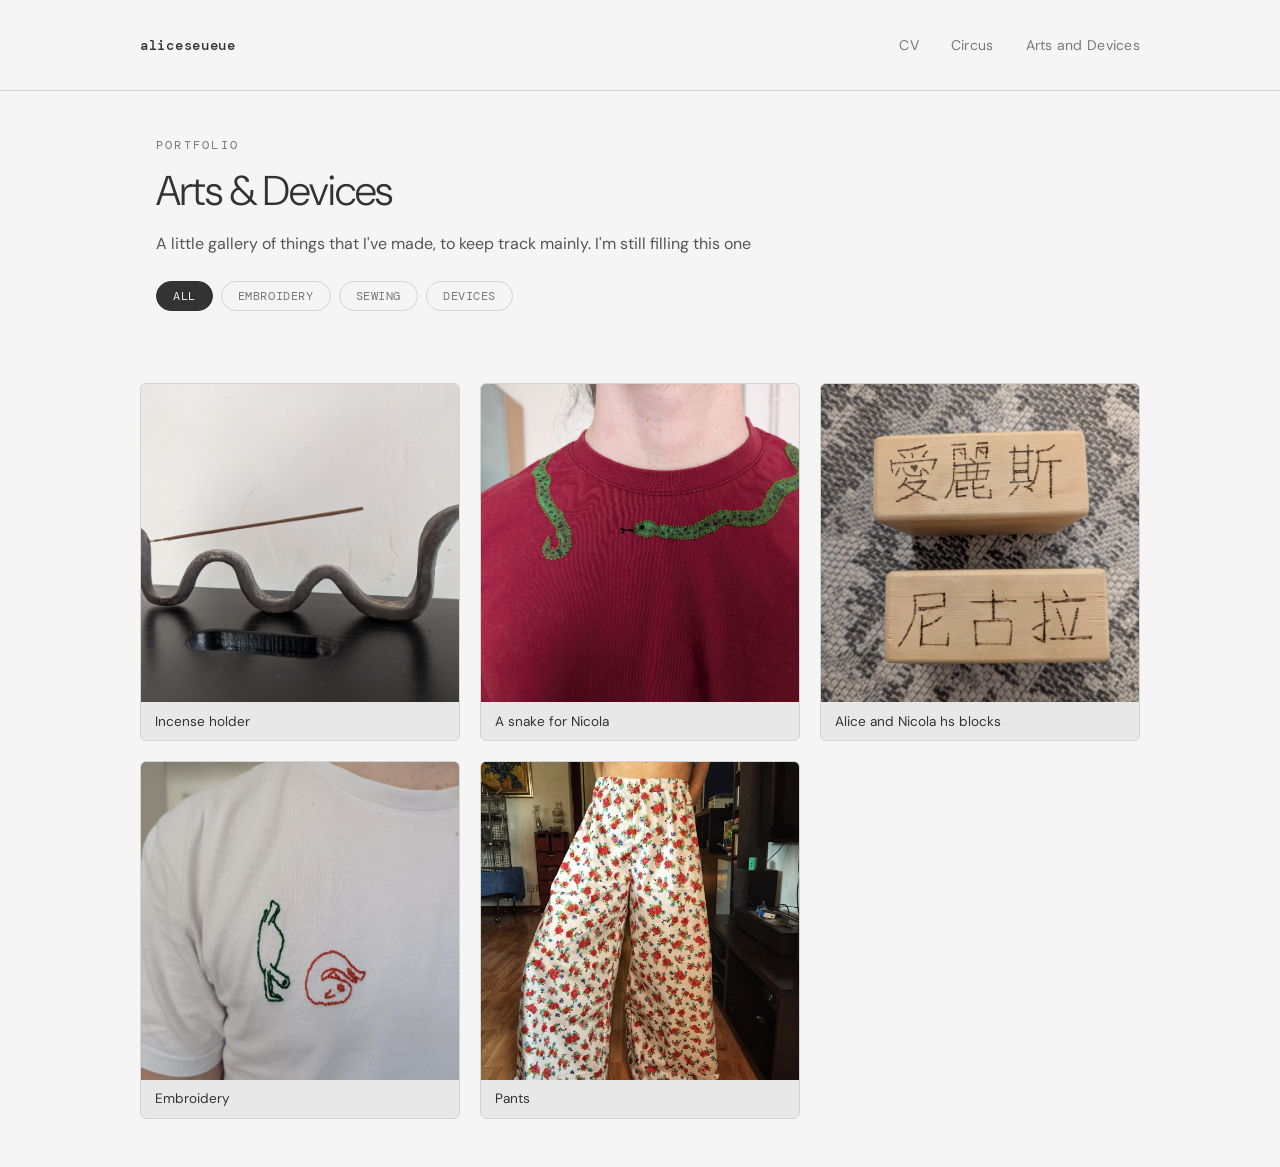
==== artworks.html @ da1bc454 "Website" ====
<!doctype html>
<html lang="en">
<head>
  <meta charset="UTF-8" />
  <meta name="viewport" content="width=device-width, initial-scale=1.0" />
  <meta name="description" content="Arts and Devices — things Alice made, from embroidery and sewing to useful objects." />
  <title>aliceseueue</title>
  <link rel="stylesheet" href="styles.css" />
  <link rel="icon" href="icon.ico" type="image/x-icon" />
</head>
<body>

<header class="site-header">
  <div class="container header-inner">
    <a class="brand" href="index.html">aliceseueue</a>
    <nav>
      <a href="cv.html">CV</a>
      <a href="circus.html">Circus</a>
      <a href="artworks.html">Arts and Devices</a>
    </nav>
  </div>
</header>

<main>
  <div class="container">

    <section class="page-hero">
      <p class="eyebrow">portfolio</p>
      <h1>Arts &amp; Devices</h1>
      <p>A little gallery of things that I've made, to keep track mainly. I'm still filling this one</p>

      <div class="filter-bar">
        <button class="filter-btn active" data-filter="all">all</button>
        <button class="filter-btn" data-filter="embroidery">embroidery</button>
        <button class="filter-btn" data-filter="sewing">sewing</button>
        <button class="filter-btn" data-filter="devices">devices</button>
      </div>
    </section>

    <section class="gallery-grid" id="gallery">

      <figure data-category="devices">
        <img
          src="assets/Art/vinc.jpg"
          alt="An incense holder"
          loading="lazy"
        />
        <figcaption>
          <span class="cap-title">Incense holder</span>
        </figcaption>
      </figure>

      <figure data-category="embroidery">
        <img
          src="assets/Art/snake.jpg"
          alt="A snake that I made for Nicola"
          loading="lazy"
        />
        <figcaption>
          <span class="cap-title">A snake for Nicola</span>
        </figcaption>
      </figure>

      <figure data-category="devices">
        <img
          src="assets/Art/blocks.jpg"
          alt="Alice and Nicola hs blocks"
          loading="lazy"
        />
        <figcaption>
          <span class="cap-title">Alice and Nicola hs blocks</span>
        </figcaption>
      </figure>

      <figure data-category="embroidery">
        <img
          src="assets/Art/emb1.jpg"
          alt="Embroidery"
          loading="lazy"
        />
        <figcaption>
          <span class="cap-title">Embroidery</span>
        </figcaption>
      </figure>

      <figure data-category="sewing">
        <img
          src="assets/Art/pants.jpg"
          alt="Sewn pants"
          loading="lazy"
        />
        <figcaption>
          <span class="cap-title">Pants</span>
        </figcaption>
      </figure>

    </section>

  </div>
</main>

<!-- Lightbox -->
<div class="lightbox" id="lightbox" role="dialog" aria-modal="true" aria-label="Image viewer">
  <button class="lightbox-close" id="lb-close" aria-label="Close">&#215;</button>
  <button class="lightbox-prev" id="lb-prev" aria-label="Previous">&#8592;</button>
  <img src="" alt="" id="lb-img" />
  <button class="lightbox-next" id="lb-next" aria-label="Next">&#8594;</button>
  <div class="lightbox-caption">
    <span class="cap-title" id="lb-title"></span>
    <span class="cap-sub" id="lb-sub"></span>
  </div>
</div>

<script>
  /* ── Filter ──────────────────────────────────────────── */
  const filterBtns = document.querySelectorAll('.filter-btn');
  const figures    = document.querySelectorAll('#gallery figure');

  filterBtns.forEach(btn => {
    btn.addEventListener('click', () => {
      filterBtns.forEach(b => b.classList.remove('active'));
      btn.classList.add('active');

      const cat = btn.dataset.filter;
      figures.forEach(fig => {
        if (cat === 'all' || fig.dataset.category === cat) {
          fig.classList.remove('hidden');
        } else {
          fig.classList.add('hidden');
        }
      });
    });
  });

  /* ── Lightbox ────────────────────────────────────────── */
  const lightbox = document.getElementById('lightbox');
  const lbImg    = document.getElementById('lb-img');
  const lbTitle  = document.getElementById('lb-title');
  const lbSub    = document.getElementById('lb-sub');

  let visibleFigs = [];
  let current     = 0;

  function getVisible() {
    return [...figures].filter(f => !f.classList.contains('hidden'));
  }

  function openLightbox(fig) {
    visibleFigs = getVisible();
    current     = visibleFigs.indexOf(fig);
    showSlide(current);
    lightbox.classList.add('open');
    document.body.style.overflow = 'hidden';
  }

  function showSlide(idx) {
    const fig = visibleFigs[idx];
    const img = fig.querySelector('img');
    const cap = fig.querySelector('figcaption');
    lbImg.src           = img.src;
    lbImg.alt           = img.alt;
    lbTitle.textContent = cap.querySelector('.cap-title')?.textContent ?? '';
    lbSub.textContent   = cap.querySelector('.cap-sub')?.textContent ?? '';
  }

  function closeLightbox() {
    lightbox.classList.remove('open');
    document.body.style.overflow = '';
  }

  figures.forEach(fig => {
    fig.addEventListener('click', () => openLightbox(fig));
  });

  document.getElementById('lb-close').addEventListener('click', closeLightbox);

  document.getElementById('lb-prev').addEventListener('click', () => {
    current = (current - 1 + visibleFigs.length) % visibleFigs.length;
    showSlide(current);
  });

  document.getElementById('lb-next').addEventListener('click', () => {
    current = (current + 1) % visibleFigs.length;
    showSlide(current);
  });

  lightbox.addEventListener('click', e => {
    if (e.target === lightbox) closeLightbox();
  });

  document.addEventListener('keydown', e => {
    if (!lightbox.classList.contains('open')) return;
    if (e.key === 'Escape')     closeLightbox();
    if (e.key === 'ArrowLeft')  { current = (current - 1 + visibleFigs.length) % visibleFigs.length; showSlide(current); }
    if (e.key === 'ArrowRight') { current = (current + 1) % visibleFigs.length; showSlide(current); }
  });
</script>

</body>
</html>
---- styles.css ----
@import url('https://fonts.googleapis.com/css2?family=DM+Sans:ital,wght@0,300;0,400;0,500;1,300&family=DM+Mono:wght@400;500&display=swap');

/* ── Variables & base ───────────────────────────────── */
:root {
  --bg:        #f5f5f5;
  --bg-2:      #e8e8e8;
  --bg-3:      #d4d4d4;
  --mid:       #b0b0b0;
  --muted:     #787878;
  --ink:       #333333;
  --ink-light: #555555;
  font-family: 'DM Sans', sans-serif;
  color: var(--ink);
  background: var(--bg);
}

* {
  box-sizing: border-box;
}

body {
  margin: 0;
  min-height: 100vh;
  background: var(--bg);
  overflow-x: hidden;
}

main {
  width: 100%;
  max-width: 100%;
  padding: 0;
  overflow-x: hidden;
}

img, iframe {
  max-width: 100%;
  display: block;
}

/* ── Typography ─────────────────────────────────────── */
h1 {
  margin: 0.5rem 0;
  font-size: clamp(2rem, 4vw, 2.6rem);
  font-weight: 300;
  letter-spacing: -0.02em;
}

p {
  margin: 0.75rem 0;
  line-height: 1.7;
  color: var(--ink-light);
}

a {
  color: var(--ink);
  text-decoration: none;
}

a:hover {
  color: var(--muted);
}

.eyebrow {
  font-family: 'DM Mono', monospace;
  font-size: 0.78rem;
  letter-spacing: 0.18em;
  text-transform: uppercase;
  color: var(--muted);
  margin-bottom: 0.5rem;
}

.section-title {
  font-size: 1.4rem;
  font-weight: 300;
  color: var(--ink);
  margin: 2.5rem 0 1rem;
  letter-spacing: -0.01em;
}

/* ── Layout ─────────────────────────────────────────── */
.container {
  width: min(1000px, calc(100% - 2rem));
  margin: 0 auto;
  padding: 1rem 0;
}

/* ── Header ─────────────────────────────────────────── */
.site-header {
  padding: 1.25rem 0;
  background: var(--bg);
  border-bottom: 1px solid var(--bg-3);
  position: sticky;
  top: 0;
  z-index: 10;
}

.header-inner {
  display: flex;
  justify-content: space-between;
  align-items: center;
  gap: 1rem;
}

.brand {
  font-family: 'DM Mono', monospace;
  font-size: 0.9rem;
  font-weight: 500;
  letter-spacing: 0.05em;
  color: var(--ink);
}

nav {
  display: flex;
  gap: 2rem;
  flex-wrap: wrap;
}

nav a {
  font-size: 0.875rem;
  font-weight: 400;
  color: var(--muted);
  letter-spacing: 0.02em;
  transition: color 0.2s;
}

nav a:hover {
  color: var(--ink);
}

/* ── Hero (index) ───────────────────────────────────── */
.hero {
  position: relative;
  min-height: 100vh;
  width: 100vw;
  margin-left: calc(-50vw + 50%);
  display: flex;
  flex-direction: column;
  align-items: center;
  justify-content: center;
  text-align: center;
  padding: 4rem 1rem;
  gap: 2rem;
  overflow: hidden;
}

.hero::before {
  content: '';
  position: absolute;
  inset: 0;
  background-image: url('assets/back.jpg');
  background-size: cover;
  background-position: center;
  filter: grayscale(60%) brightness(0.9);
  z-index: 0;
}

.hero::after {
  content: '';
  position: absolute;
  inset: 0;
  background: rgba(245, 245, 245, 0.55);
  z-index: 1;
}

.hero-photo,
.hero-copy {
  position: relative;
  z-index: 2;
}

.hero-photo {
  width: 130px;
  height: 130px;
  border-radius: 50%;
  object-fit: cover;
  border: 2px solid var(--bg-3);
  filter: grayscale(20%);
  box-shadow: 0 4px 24px rgba(0,0,0,0.10);
}

.hero-copy {
  max-width: 520px;
}

.hero-copy p {
  font-size: 1.05rem;
  color: var(--ink);
}

/* ── Page hero (inner pages) ────────────────────────── */
.page-hero {
  padding: 1rem;
}

/* ── Cards ──────────────────────────────────────────── */
.detail-card {
  padding: 1rem;
  border: 1px solid var(--bg-3);
  border-radius: 6px;
  background: var(--bg-2);
}

/* ── Videos ─────────────────────────────────────────── */
.video-grid {
  display: grid;
  grid-template-columns: repeat(3, 1fr);
  gap: 1rem;
  margin: 2rem 0;
}

.video-card h2 {
  font-size: 1rem;
  font-weight: 400;
  color: var(--ink-light);
  margin: 0 0 0.5rem;
}

.video-frame {
  position: relative;
  width: 100%;
  padding-top: 56.25%;
  background: var(--bg-2);
  border-radius: 6px;
  overflow: hidden;
}

.video-frame iframe {
  position: absolute;
  top: 0;
  left: 0;
  width: 100%;
  height: 100%;
}

/* ── Album grid ─────────────────────────────────────── */
.photo-gallery {
  margin: 2rem 0;
}

.album-grid {
  display: grid;
  grid-template-columns: repeat(3, 1fr);
  gap: 1rem;
}

.album-card {
  cursor: pointer;
  text-decoration: none;
  color: var(--ink);
}

.album-card img {
  width: 100%;
  aspect-ratio: 1;
  object-fit: cover;
  border-radius: 4px;
  filter: grayscale(15%);
  transition: opacity 0.2s, filter 0.2s;
}

.album-card img:hover {
  opacity: 0.85;
  filter: grayscale(0%);
}

.album-card p {
  margin: 0.5rem 0 0;
  font-size: 0.875rem;
  color: var(--muted);
}

/* ── Thumbnail grid ─────────────────────────────────── */
.thumb-grid {
  display: grid;
  grid-template-columns: repeat(3, 1fr);
  gap: 8px;
  margin: 1rem 0;
}

.thumb-grid img {
  width: 100%;
  aspect-ratio: 1;
  object-fit: cover;
  cursor: zoom-in;
  border-radius: 3px;
  filter: grayscale(10%);
  transition: opacity 0.2s, filter 0.2s;
}

.thumb-grid img:hover {
  opacity: 1;
  filter: grayscale(0%);
}

/* ── Lightbox ───────────────────────────────────────── */
.lightbox {
  display: none;
  position: fixed;
  inset: 0;
  background: rgba(18, 18, 18, 0.95);
  z-index: 1000;
  align-items: center;
  justify-content: center;
}

.lightbox.open {
  display: flex;
}

.lightbox img {
  max-width: 80vw;
  max-height: 85vh;
  object-fit: contain;
  border-radius: 4px;
}

.lightbox-close {
  position: fixed;
  top: 1rem;
  right: 1.5rem;
  background: none;
  border: none;
  color: #f0f0f0;
  font-size: 1.6rem;
  cursor: pointer;
  line-height: 1;
  opacity: 0.7;
  transition: opacity 0.15s;
}

.lightbox-close:hover { opacity: 1; }

.lightbox-prev,
.lightbox-next {
  position: fixed;
  top: 50%;
  transform: translateY(-50%);
  background: none;
  border: none;
  color: #f0f0f0;
  font-size: 2rem;
  cursor: pointer;
  padding: 1rem;
  opacity: 0.5;
  transition: opacity 0.15s;
  user-select: none;
}

.lightbox-prev { left: 0.5rem; }
.lightbox-next { right: 0.5rem; }

.lightbox-prev:hover,
.lightbox-next:hover { opacity: 1; }

/* ── Mobile ─────────────────────────────────────────── */
@media (max-width: 640px) {
  .header-inner {
    flex-direction: column;
    align-items: flex-start;
  }

  nav {
    gap: 1rem;
  }

  nav a {
    font-size: 0.8rem;
  }

  .page-hero {
    padding: 0.5rem 0;
  }

  .page-hero h1 {
    font-size: 1.6rem;
  }

  .video-grid {
    grid-template-columns: 1fr;
  }

  .album-grid {
    grid-template-columns: 1fr;
  }

  .thumb-grid {
    grid-template-columns: repeat(2, 1fr);
  }

  .gallery-grid {
    grid-template-columns: 1fr;
  }

  .filter-bar {
    flex-wrap: wrap;
  }

  .cv-hero {
    flex-direction: column;
    gap: 1.5rem;
    padding: 2rem 0 1.5rem;
  }

  .cv-section-cols {
    grid-template-columns: 1fr;
    gap: 2rem;
  }

  .cv-entry-header {
    flex-direction: column;
    gap: 0.25rem;
  }

  .cv-projects {
    grid-template-columns: 1fr;
  }
}

/* ── Gallery (artworks) ─────────────────────────────────── */
.gallery-grid {
  display: grid;
  grid-template-columns: repeat(3, 1fr);
  gap: 1.25rem;
  margin: 2rem 0;
}

.gallery-grid figure {
  margin: 0;
  cursor: zoom-in;
  border-radius: 6px;
  overflow: hidden;
  background: var(--bg-2);
  border: 1px solid var(--bg-3);
  transition: border-color 0.2s;
  display: flex;
  flex-direction: column;
}

.gallery-grid figure:hover {
  border-color: var(--mid);
}

.gallery-grid figure img {
  width: 100%;
  aspect-ratio: 1;
  object-fit: cover;
  display: block;
  filter: grayscale(10%);
  transition: opacity 0.2s, filter 0.2s;
}

.gallery-grid figure img:hover {
  opacity: 0.85;
  filter: grayscale(0%);
}

.gallery-grid figcaption {
  padding: 0.65rem 0.85rem;
}

.cap-title {
  display: block;
  font-size: 0.85rem;
  color: var(--ink);
  font-weight: 400;
}

.cap-sub {
  display: block;
  font-size: 0.75rem;
  color: var(--muted);
  margin-top: 0.15rem;
  font-family: 'DM Mono', monospace;
}

.gallery-grid figure.hidden {
  display: none;
}

/* ── Filter bar ─────────────────────────────────────────── */
.filter-bar {
  display: flex;
  gap: 0.5rem;
  margin: 1.5rem 0;
}

.filter-btn {
  font-family: 'DM Mono', monospace;
  font-size: 0.72rem;
  letter-spacing: 0.05em;
  text-transform: uppercase;
  padding: 0.4rem 1rem;
  border: 1px solid var(--bg-3);
  border-radius: 999px;
  background: var(--bg);
  color: var(--muted);
  cursor: pointer;
  transition: background 0.2s, color 0.2s, border-color 0.2s;
}

.filter-btn:hover {
  color: var(--ink);
  border-color: var(--mid);
}

.filter-btn.active {
  background: var(--ink);
  color: var(--bg);
  border-color: var(--ink);
}

/* ── Lightbox caption ──────────────────────────────────── */
.lightbox-caption {
  position: fixed;
  bottom: 1.5rem;
  left: 50%;
  transform: translateX(-50%);
  text-align: center;
  color: #ccc;
  z-index: 1001;
  pointer-events: none;
}

.lightbox-caption .cap-title {
  color: #f0f0f0;
  font-size: 0.9rem;
}

.lightbox-caption .cap-sub {
  color: #aaa;
}

/* ── CV Hero ──────────────────────────────────────────── */
.cv-hero {
  display: flex;
  justify-content: space-between;
  align-items: flex-start;
  gap: 3rem;
  padding: 4rem 0 3rem;
}

.cv-hero-text {
  flex: 1;
}

.cv-hero h1 {
  margin: 0.75rem 0 0.5rem;
}

.cv-role {
  font-size: 1.1rem;
  color: var(--ink-light);
  margin: 0.25rem 0 1rem;
}

.cv-tagline {
  max-width: 540px;
  font-size: 0.95rem;
  line-height: 1.75;
  margin-bottom: 1.25rem;
}

.cv-meta {
  display: flex;
  flex-wrap: wrap;
  gap: 0.5rem 1.5rem;
  font-size: 0.85rem;
  color: var(--muted);
}

.cv-meta a {
  color: var(--ink-light);
  transition: color 0.2s;
}

.cv-meta a:hover {
  color: var(--ink);
}

.cv-download {
  display: inline-flex;
  align-items: center;
  gap: 0.5rem;
  font-size: 0.85rem;
  font-weight: 500;
  color: var(--ink);
  padding: 0.65rem 1.25rem;
  border: 1px solid var(--bg-3);
  border-radius: 6px;
  transition: background 0.2s, color 0.2s;
  white-space: nowrap;
}

.cv-download:hover {
  background: var(--bg-2);
  color: var(--ink);
}

/* ── CV Divider ──────────────────────────────────────────── */
.cv-divider {
  height: 1px;
  background: var(--bg-3);
  margin: 3.5rem 0;
}

/* ── CV Sections ─────────────────────────────────────────── */
.cv-section {
  margin-bottom: 2.5rem;
}

.cv-section-title {
  font-size: 1.25rem;
  font-weight: 400;
  margin: 0 0 2rem;
  letter-spacing: -0.01em;
}

.cv-section-cols {
  display: grid;
  grid-template-columns: 1fr 1fr;
  gap: 3rem;
}

/* ── CV Entries ───────────────────────────────────────── */
.cv-entries {
  display: flex;
  flex-direction: column;
  gap: 3rem;
}

.cv-entry {
  padding: 0;
}

.cv-entry-header {
  display: flex;
  justify-content: space-between;
  align-items: flex-start;
  gap: 1rem;
  margin-bottom: 1rem;
}

.cv-entry h3 {
  font-size: 1rem;
  font-weight: 500;
  margin: 0 0 0.2rem;
  color: var(--ink);
}

.cv-company {
  font-size: 0.9rem;
  color: var(--ink-light);
}

.cv-date {
  font-size: 0.8rem;
  color: var(--muted);
  font-family: 'DM Mono', monospace;
  white-space: nowrap;
}

.cv-list {
  margin: 0.75rem 0 0;
  padding-left: 1.25rem;
  display: flex;
  flex-direction: column;
  gap: 0.5rem;
}

.cv-list li {
  font-size: 0.9rem;
  line-height: 1.65;
  color: var(--ink-light);
}

.cv-list li::marker {
  color: var(--mid);
}

.cv-entry-note {
  font-size: 0.85rem;
  color: var(--ink-light);
  margin: 0.35rem 0;
  line-height: 1.6;
}

/* ── CV Tags ─────────────────────────────────────────────── */
.cv-tags {
  list-style: none;
  padding: 0;
  margin: 0;
  display: flex;
  flex-wrap: wrap;
  gap: 0.5rem;
}

.cv-tags li {
  font-size: 0.8rem;
  padding: 0.35rem 0.75rem;
  background: var(--bg-2);
  border: 1px solid var(--bg-3);
  border-radius: 999px;
  color: var(--ink-light);
}

/* ── CV Languages ────────────────────────────────────────── */
.cv-lang-list {
  list-style: none;
  padding: 0;
  margin: 0;
  display: flex;
  flex-direction: column;
  gap: 0.65rem;
}

.cv-lang-list li {
  display: flex;
  justify-content: space-between;
  font-size: 0.9rem;
}

.cv-lang-level {
  color: var(--muted);
  font-size: 0.8rem;
}

/* ── CV Projects ─────────────────────────────────────────── */
.cv-projects {
  display: grid;
  grid-template-columns: 1fr 1fr;
  gap: 1.25rem;
}

.cv-project {
  padding: 1.25rem;
  background: var(--bg-2);
  border: 1px solid var(--bg-3);
  border-radius: 6px;
  transition: border-color 0.2s;
}

.cv-project:hover {
  border-color: var(--mid);
}

.cv-project h3 {
  font-size: 0.95rem;
  font-weight: 500;
  margin: 0 0 0.4rem;
}

.cv-project h3 a {
  color: var(--ink);
  transition: color 0.2s;
}

.cv-project h3 a:hover {
  color: var(--muted);
}

.cv-project p {
  font-size: 0.85rem;
  margin: 0;
  line-height: 1.6;
}

.cv-project-tech {
  font-size: 0.75rem;
  color: var(--muted);
  font-family: 'DM Mono', monospace;
  margin-top: 0.6rem;
}

/* ── Gallery toggle (circus) ─────────────────────────── */
.gallery-hidden {
  display: none !important;
}

.gallery-toggle {
  display: block;
  margin: 1.5rem auto 0;
  font-family: 'DM Mono', monospace;
  font-size: 0.78rem;
  letter-spacing: 0.18em;
  text-transform: uppercase;
  padding: 0.5rem 1.5rem;
  border: 1px solid var(--bg-3);
  border-radius: 999px;
  background: var(--bg);
  color: var(--muted);
  cursor: pointer;
  transition: background 0.2s, color 0.2s, border-color 0.2s;
}

.gallery-toggle:hover {
  color: var(--ink);
  border-color: var(--mid);
}
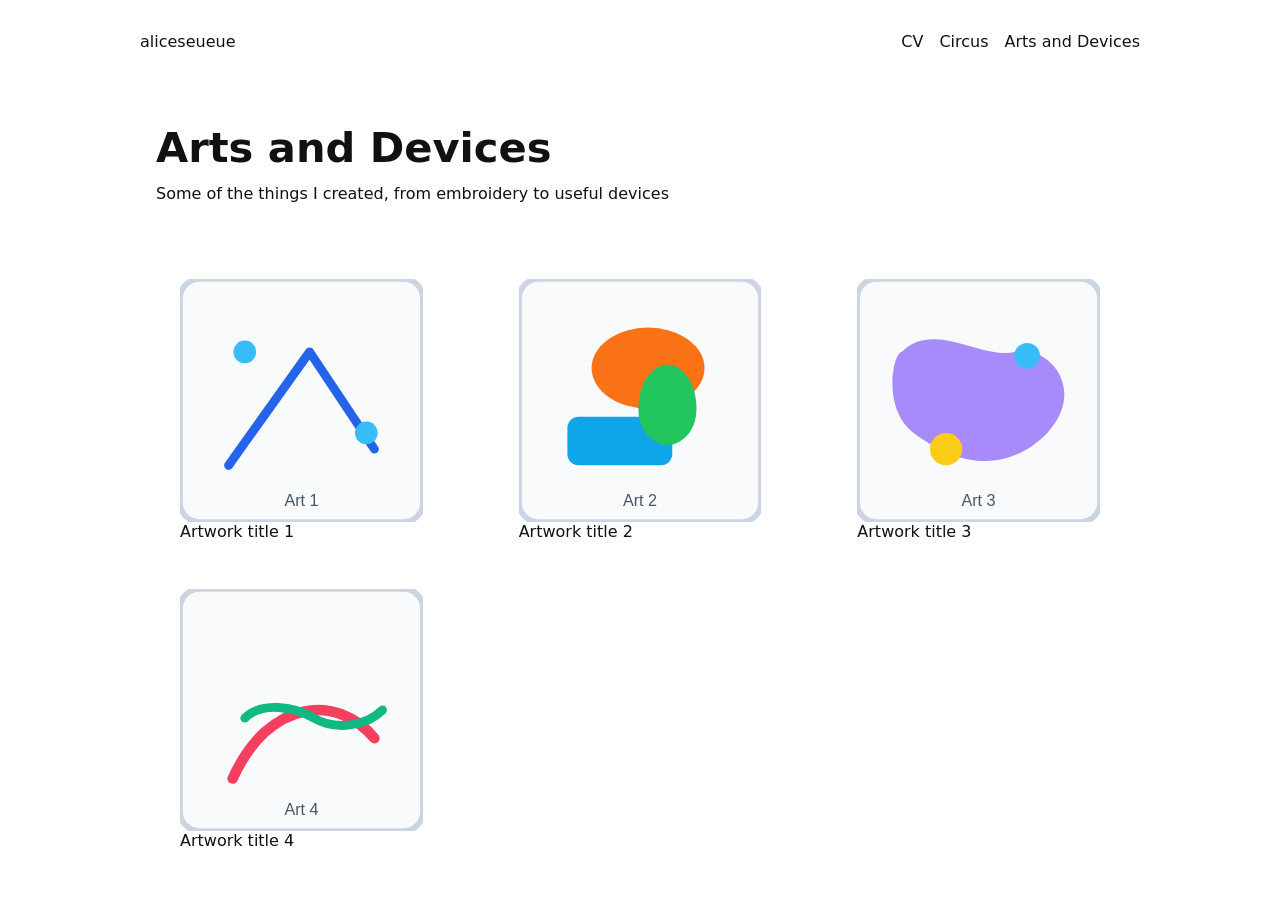
==== commit ed22e403: "starting from scratch" ====
--- a/artworks.html
+++ b/artworks.html
@@ -3,198 +3,46 @@
 <head>
   <meta charset="UTF-8" />
   <meta name="viewport" content="width=device-width, initial-scale=1.0" />
-  <meta name="description" content="Arts and Devices — things Alice made, from embroidery and sewing to useful objects." />
   <title>aliceseueue</title>
   <link rel="stylesheet" href="styles.css" />
   <link rel="icon" href="icon.ico" type="image/x-icon" />
 </head>
 <body>
+  <header class="site-header">
+    <div class="container header-inner">
+      <a class="brand" href="index.html">aliceseueue</a>
+      <nav>
+        <a href="cv.html">CV</a>
+        <a href="circus.html">Circus</a>
+        <a href="artworks.html">Arts and Devices</a>
+      </nav>
+    </div>
+  </header>
 
-<header class="site-header">
-  <div class="container header-inner">
-    <a class="brand" href="index.html">aliceseueue</a>
-    <nav>
-      <a href="cv.html">CV</a>
-      <a href="circus.html">Circus</a>
-      <a href="artworks.html">Arts and Devices</a>
-    </nav>
-  </div>
-</header>
-
-<main>
-  <div class="container">
-
+  <main class="container page-content">
     <section class="page-hero">
-      <p class="eyebrow">portfolio</p>
-      <h1>Arts &amp; Devices</h1>
-      <p>A little gallery of things that I've made, to keep track mainly. I'm still filling this one</p>
-
-      <div class="filter-bar">
-        <button class="filter-btn active" data-filter="all">all</button>
-        <button class="filter-btn" data-filter="embroidery">embroidery</button>
-        <button class="filter-btn" data-filter="sewing">sewing</button>
-        <button class="filter-btn" data-filter="devices">devices</button>
-      </div>
+      <h1>Arts and Devices</h1>
+      <p>Some of the things I created, from embroidery to useful devices</p>
     </section>
 
-    <section class="gallery-grid" id="gallery">
-
-      <figure data-category="devices">
-        <img
-          src="assets/Art/vinc.jpg"
-          alt="An incense holder"
-          loading="lazy"
-        />
-        <figcaption>
-          <span class="cap-title">Incense holder</span>
-        </figcaption>
-      </figure>
-
-      <figure data-category="embroidery">
-        <img
-          src="assets/Art/snake.jpg"
-          alt="A snake that I made for Nicola"
-          loading="lazy"
-        />
-        <figcaption>
-          <span class="cap-title">A snake for Nicola</span>
-        </figcaption>
-      </figure>
-
-      <figure data-category="devices">
-        <img
-          src="assets/Art/blocks.jpg"
-          alt="Alice and Nicola hs blocks"
-          loading="lazy"
-        />
-        <figcaption>
-          <span class="cap-title">Alice and Nicola hs blocks</span>
-        </figcaption>
-      </figure>
-
-      <figure data-category="embroidery">
-        <img
-          src="assets/Art/emb1.jpg"
-          alt="Embroidery"
-          loading="lazy"
-        />
-        <figcaption>
-          <span class="cap-title">Embroidery</span>
-        </figcaption>
-      </figure>
-
-      <figure data-category="sewing">
-        <img
-          src="assets/Art/pants.jpg"
-          alt="Sewn pants"
-          loading="lazy"
-        />
-        <figcaption>
-          <span class="cap-title">Pants</span>
-        </figcaption>
-      </figure>
-
-    </section>
-
-  </div>
-</main>
-
-<!-- Lightbox -->
-<div class="lightbox" id="lightbox" role="dialog" aria-modal="true" aria-label="Image viewer">
-  <button class="lightbox-close" id="lb-close" aria-label="Close">&#215;</button>
-  <button class="lightbox-prev" id="lb-prev" aria-label="Previous">&#8592;</button>
-  <img src="" alt="" id="lb-img" />
-  <button class="lightbox-next" id="lb-next" aria-label="Next">&#8594;</button>
-  <div class="lightbox-caption">
-    <span class="cap-title" id="lb-title"></span>
-    <span class="cap-sub" id="lb-sub"></span>
-  </div>
-</div>
-
-<script>
-  /* ── Filter ──────────────────────────────────────────── */
-  const filterBtns = document.querySelectorAll('.filter-btn');
-  const figures    = document.querySelectorAll('#gallery figure');
-
-  filterBtns.forEach(btn => {
-    btn.addEventListener('click', () => {
-      filterBtns.forEach(b => b.classList.remove('active'));
-      btn.classList.add('active');
-
-      const cat = btn.dataset.filter;
-      figures.forEach(fig => {
-        if (cat === 'all' || fig.dataset.category === cat) {
-          fig.classList.remove('hidden');
-        } else {
-          fig.classList.add('hidden');
-        }
-      });
-    });
-  });
-
-  /* ── Lightbox ────────────────────────────────────────── */
-  const lightbox = document.getElementById('lightbox');
-  const lbImg    = document.getElementById('lb-img');
-  const lbTitle  = document.getElementById('lb-title');
-  const lbSub    = document.getElementById('lb-sub');
-
-  let visibleFigs = [];
-  let current     = 0;
-
-  function getVisible() {
-    return [...figures].filter(f => !f.classList.contains('hidden'));
-  }
-
-  function openLightbox(fig) {
-    visibleFigs = getVisible();
-    current     = visibleFigs.indexOf(fig);
-    showSlide(current);
-    lightbox.classList.add('open');
-    document.body.style.overflow = 'hidden';
-  }
-
-  function showSlide(idx) {
-    const fig = visibleFigs[idx];
-    const img = fig.querySelector('img');
-    const cap = fig.querySelector('figcaption');
-    lbImg.src           = img.src;
-    lbImg.alt           = img.alt;
-    lbTitle.textContent = cap.querySelector('.cap-title')?.textContent ?? '';
-    lbSub.textContent   = cap.querySelector('.cap-sub')?.textContent ?? '';
-  }
-
-  function closeLightbox() {
-    lightbox.classList.remove('open');
-    document.body.style.overflow = '';
-  }
-
-  figures.forEach(fig => {
-    fig.addEventListener('click', () => openLightbox(fig));
-  });
-
-  document.getElementById('lb-close').addEventListener('click', closeLightbox);
-
-  document.getElementById('lb-prev').addEventListener('click', () => {
-    current = (current - 1 + visibleFigs.length) % visibleFigs.length;
-    showSlide(current);
-  });
-
-  document.getElementById('lb-next').addEventListener('click', () => {
-    current = (current + 1) % visibleFigs.length;
-    showSlide(current);
-  });
-
-  lightbox.addEventListener('click', e => {
-    if (e.target === lightbox) closeLightbox();
-  });
-
-  document.addEventListener('keydown', e => {
-    if (!lightbox.classList.contains('open')) return;
-    if (e.key === 'Escape')     closeLightbox();
-    if (e.key === 'ArrowLeft')  { current = (current - 1 + visibleFigs.length) % visibleFigs.length; showSlide(current); }
-    if (e.key === 'ArrowRight') { current = (current + 1) % visibleFigs.length; showSlide(current); }
-  });
-</script>
-
+    <section class="gallery-grid">
+    <figure>
+        <img src="assets/art1.svg" alt="Artwork 1" />
+        <figcaption>Artwork title 1</figcaption>
+    </figure>
+    <figure>
+        <img src="assets/art2.svg" alt="Artwork 2" />
+        <figcaption>Artwork title 2</figcaption>
+    </figure>
+    <figure>
+        <img src="assets/art3.svg" alt="Artwork 3" />
+        <figcaption>Artwork title 3</figcaption>
+    </figure>
+    <figure>
+        <img src="assets/art4.svg" alt="Artwork 4" />
+        <figcaption>Artwork title 4</figcaption>
+  </figure>
+</section>
+  </main>
 </body>
-</html>+</html>
--- a/styles.css
+++ b/styles.css
@@ -1,17 +1,7 @@
-@import url('https://fonts.googleapis.com/css2?family=DM+Sans:ital,wght@0,300;0,400;0,500;1,300&family=DM+Mono:wght@400;500&display=swap');
-
-/* ── Variables & base ───────────────────────────────── */
 :root {
-  --bg:        #f5f5f5;
-  --bg-2:      #e8e8e8;
-  --bg-3:      #d4d4d4;
-  --mid:       #b0b0b0;
-  --muted:     #787878;
-  --ink:       #333333;
-  --ink-light: #555555;
-  font-family: 'DM Sans', sans-serif;
-  color: var(--ink);
-  background: var(--bg);
+  font-family: system-ui, sans-serif;
+  color: #111;
+  background: #fff;
 }
 
 * {
@@ -21,15 +11,7 @@
 body {
   margin: 0;
   min-height: 100vh;
-  background: var(--bg);
-  overflow-x: hidden;
-}
-
-main {
-  width: 100%;
-  max-width: 100%;
-  padding: 0;
-  overflow-x: hidden;
+  background: #fff;
 }
 
 img, iframe {
@@ -37,61 +19,32 @@
   display: block;
 }
 
-/* ── Typography ─────────────────────────────────────── */
+a {
+  color: #111;
+  text-decoration: none;
+}
+
+a:hover {
+  text-decoration: underline;
+}
+
 h1 {
   margin: 0.5rem 0;
   font-size: clamp(2rem, 4vw, 2.6rem);
-  font-weight: 300;
-  letter-spacing: -0.02em;
 }
 
 p {
   margin: 0.75rem 0;
-  line-height: 1.7;
-  color: var(--ink-light);
-}
-
-a {
-  color: var(--ink);
-  text-decoration: none;
-}
-
-a:hover {
-  color: var(--muted);
-}
-
-.eyebrow {
-  font-family: 'DM Mono', monospace;
-  font-size: 0.78rem;
-  letter-spacing: 0.18em;
-  text-transform: uppercase;
-  color: var(--muted);
-  margin-bottom: 0.5rem;
-}
-
-.section-title {
-  font-size: 1.4rem;
-  font-weight: 300;
-  color: var(--ink);
-  margin: 2.5rem 0 1rem;
-  letter-spacing: -0.01em;
-}
-
-/* ── Layout ─────────────────────────────────────────── */
+}
+
 .container {
   width: min(1000px, calc(100% - 2rem));
   margin: 0 auto;
   padding: 1rem 0;
 }
 
-/* ── Header ─────────────────────────────────────────── */
 .site-header {
-  padding: 1.25rem 0;
-  background: var(--bg);
-  border-bottom: 1px solid var(--bg-3);
-  position: sticky;
-  top: 0;
-  z-index: 10;
+  padding: 1rem 0;
 }
 
 .header-inner {
@@ -101,127 +54,57 @@
   gap: 1rem;
 }
 
-.brand {
-  font-family: 'DM Mono', monospace;
-  font-size: 0.9rem;
-  font-weight: 500;
-  letter-spacing: 0.05em;
-  color: var(--ink);
-}
-
 nav {
   display: flex;
-  gap: 2rem;
+  gap: 1rem;
   flex-wrap: wrap;
 }
 
-nav a {
-  font-size: 0.875rem;
-  font-weight: 400;
-  color: var(--muted);
-  letter-spacing: 0.02em;
-  transition: color 0.2s;
-}
-
-nav a:hover {
-  color: var(--ink);
-}
-
-/* ── Hero (index) ───────────────────────────────────── */
+/* Hero */
 .hero {
-  position: relative;
-  min-height: 100vh;
-  width: 100vw;
-  margin-left: calc(-50vw + 50%);
   display: flex;
   flex-direction: column;
   align-items: center;
-  justify-content: center;
   text-align: center;
-  padding: 4rem 1rem;
-  gap: 2rem;
-  overflow: hidden;
-}
-
-.hero::before {
-  content: '';
-  position: absolute;
-  inset: 0;
-  background-image: url('assets/back.jpg');
-  background-size: cover;
-  background-position: center;
-  filter: grayscale(60%) brightness(0.9);
-  z-index: 0;
-}
-
-.hero::after {
-  content: '';
-  position: absolute;
-  inset: 0;
-  background: rgba(245, 245, 245, 0.55);
-  z-index: 1;
-}
-
-.hero-photo,
-.hero-copy {
-  position: relative;
-  z-index: 2;
+  padding: 3rem 0;
+  gap: 1.5rem;
 }
 
 .hero-photo {
-  width: 130px;
-  height: 130px;
+  width: 150px;
+  height: 150px;
   border-radius: 50%;
   object-fit: cover;
-  border: 2px solid var(--bg-3);
+  border: 2px solid #111;
   filter: grayscale(20%);
-  box-shadow: 0 4px 24px rgba(0,0,0,0.10);
 }
 
 .hero-copy {
-  max-width: 520px;
-}
-
-.hero-copy p {
-  font-size: 1.05rem;
-  color: var(--ink);
-}
-
-/* ── Page hero (inner pages) ────────────────────────── */
-.page-hero {
-  padding: 1rem;
-}
-
-/* ── Cards ──────────────────────────────────────────── */
-.detail-card {
-  padding: 1rem;
-  border: 1px solid var(--bg-3);
-  border-radius: 6px;
-  background: var(--bg-2);
-}
-
-/* ── Videos ─────────────────────────────────────────── */
+  max-width: 480px;
+}
+
+.eyebrow {
+  font-family: monospace;
+  font-size: 0.85rem;
+  letter-spacing: 0.15em;
+  text-transform: uppercase;
+  color: #888;
+  margin-bottom: 0.25rem;
+}
+
+/* Videos */
 .video-grid {
   display: grid;
   grid-template-columns: repeat(3, 1fr);
   gap: 1rem;
   margin: 2rem 0;
-}
-
-.video-card h2 {
-  font-size: 1rem;
-  font-weight: 400;
-  color: var(--ink-light);
-  margin: 0 0 0.5rem;
 }
 
 .video-frame {
   position: relative;
   width: 100%;
   padding-top: 56.25%;
-  background: var(--bg-2);
-  border-radius: 6px;
-  overflow: hidden;
+  background: #000;
 }
 
 .video-frame iframe {
@@ -232,7 +115,7 @@
   height: 100%;
 }
 
-/* ── Album grid ─────────────────────────────────────── */
+/* Album covers */
 .photo-gallery {
   margin: 2rem 0;
 }
@@ -246,30 +129,27 @@
 .album-card {
   cursor: pointer;
   text-decoration: none;
-  color: var(--ink);
+  color: #111;
 }
 
 .album-card img {
   width: 100%;
   aspect-ratio: 1;
   object-fit: cover;
-  border-radius: 4px;
-  filter: grayscale(15%);
-  transition: opacity 0.2s, filter 0.2s;
+  transition: opacity 0.2s;
 }
 
 .album-card img:hover {
-  opacity: 0.85;
-  filter: grayscale(0%);
+  opacity: 0.8;
 }
 
 .album-card p {
   margin: 0.5rem 0 0;
-  font-size: 0.875rem;
-  color: var(--muted);
-}
-
-/* ── Thumbnail grid ─────────────────────────────────── */
+  font-size: 0.9rem;
+  color: #444;
+}
+
+/* Album page thumbnail grid */
 .thumb-grid {
   display: grid;
   grid-template-columns: repeat(3, 1fr);
@@ -282,22 +162,23 @@
   aspect-ratio: 1;
   object-fit: cover;
   cursor: zoom-in;
-  border-radius: 3px;
-  filter: grayscale(10%);
-  transition: opacity 0.2s, filter 0.2s;
+  opacity: 0.9;
+  transition: opacity 0.2s;
 }
 
 .thumb-grid img:hover {
   opacity: 1;
-  filter: grayscale(0%);
-}
-
-/* ── Lightbox ───────────────────────────────────────── */
+}
+
+/* Lightbox */
 .lightbox {
   display: none;
   position: fixed;
-  inset: 0;
-  background: rgba(18, 18, 18, 0.95);
+  top: 0;
+  left: 0;
+  width: 100%;
+  height: 100%;
+  background: rgba(0, 0, 0, 0.92);
   z-index: 1000;
   align-items: center;
   justify-content: center;
@@ -311,7 +192,6 @@
   max-width: 80vw;
   max-height: 85vh;
   object-fit: contain;
-  border-radius: 4px;
 }
 
 .lightbox-close {
@@ -320,479 +200,60 @@
   right: 1.5rem;
   background: none;
   border: none;
-  color: #f0f0f0;
-  font-size: 1.6rem;
+  color: #fff;
+  font-size: 1.5rem;
   cursor: pointer;
-  line-height: 1;
-  opacity: 0.7;
-  transition: opacity 0.15s;
-}
-
-.lightbox-close:hover { opacity: 1; }
+}
 
 .lightbox-prev,
 .lightbox-next {
-  position: fixed;
-  top: 50%;
-  transform: translateY(-50%);
   background: none;
   border: none;
-  color: #f0f0f0;
+  color: #fff;
   font-size: 2rem;
   cursor: pointer;
   padding: 1rem;
-  opacity: 0.5;
-  transition: opacity 0.15s;
   user-select: none;
 }
 
-.lightbox-prev { left: 0.5rem; }
-.lightbox-next { right: 0.5rem; }
-
 .lightbox-prev:hover,
-.lightbox-next:hover { opacity: 1; }
-
-/* ── Mobile ─────────────────────────────────────────── */
+.lightbox-next:hover,
+.lightbox-close:hover {
+  opacity: 0.7;
+}
+
+/* Arts grid */
+.gallery-grid {
+  display: grid;
+  grid-template-columns: repeat(3, 1fr);
+  gap: 1rem;
+  margin: 2rem 0;
+}
+
+/* Cards */
+.page-hero,
+.detail-card {
+  padding: 1rem;
+}
+
+.detail-card {
+  border: 1px solid #ccc;
+}
+
+/* Mobile */
 @media (max-width: 640px) {
   .header-inner {
     flex-direction: column;
     align-items: flex-start;
   }
 
-  nav {
-    gap: 1rem;
-  }
-
-  nav a {
-    font-size: 0.8rem;
-  }
-
-  .page-hero {
-    padding: 0.5rem 0;
-  }
-
-  .page-hero h1 {
-    font-size: 1.6rem;
-  }
-
-  .video-grid {
-    grid-template-columns: 1fr;
-  }
-
+  .video-grid,
+  .gallery-grid,
   .album-grid {
-    grid-template-columns: 1fr;
+    grid-template-columns: repeat(2, 1fr);
   }
 
   .thumb-grid {
     grid-template-columns: repeat(2, 1fr);
   }
-
-  .gallery-grid {
-    grid-template-columns: 1fr;
-  }
-
-  .filter-bar {
-    flex-wrap: wrap;
-  }
-
-  .cv-hero {
-    flex-direction: column;
-    gap: 1.5rem;
-    padding: 2rem 0 1.5rem;
-  }
-
-  .cv-section-cols {
-    grid-template-columns: 1fr;
-    gap: 2rem;
-  }
-
-  .cv-entry-header {
-    flex-direction: column;
-    gap: 0.25rem;
-  }
-
-  .cv-projects {
-    grid-template-columns: 1fr;
-  }
-}
-
-/* ── Gallery (artworks) ─────────────────────────────────── */
-.gallery-grid {
-  display: grid;
-  grid-template-columns: repeat(3, 1fr);
-  gap: 1.25rem;
-  margin: 2rem 0;
-}
-
-.gallery-grid figure {
-  margin: 0;
-  cursor: zoom-in;
-  border-radius: 6px;
-  overflow: hidden;
-  background: var(--bg-2);
-  border: 1px solid var(--bg-3);
-  transition: border-color 0.2s;
-  display: flex;
-  flex-direction: column;
-}
-
-.gallery-grid figure:hover {
-  border-color: var(--mid);
-}
-
-.gallery-grid figure img {
-  width: 100%;
-  aspect-ratio: 1;
-  object-fit: cover;
-  display: block;
-  filter: grayscale(10%);
-  transition: opacity 0.2s, filter 0.2s;
-}
-
-.gallery-grid figure img:hover {
-  opacity: 0.85;
-  filter: grayscale(0%);
-}
-
-.gallery-grid figcaption {
-  padding: 0.65rem 0.85rem;
-}
-
-.cap-title {
-  display: block;
-  font-size: 0.85rem;
-  color: var(--ink);
-  font-weight: 400;
-}
-
-.cap-sub {
-  display: block;
-  font-size: 0.75rem;
-  color: var(--muted);
-  margin-top: 0.15rem;
-  font-family: 'DM Mono', monospace;
-}
-
-.gallery-grid figure.hidden {
-  display: none;
-}
-
-/* ── Filter bar ─────────────────────────────────────────── */
-.filter-bar {
-  display: flex;
-  gap: 0.5rem;
-  margin: 1.5rem 0;
-}
-
-.filter-btn {
-  font-family: 'DM Mono', monospace;
-  font-size: 0.72rem;
-  letter-spacing: 0.05em;
-  text-transform: uppercase;
-  padding: 0.4rem 1rem;
-  border: 1px solid var(--bg-3);
-  border-radius: 999px;
-  background: var(--bg);
-  color: var(--muted);
-  cursor: pointer;
-  transition: background 0.2s, color 0.2s, border-color 0.2s;
-}
-
-.filter-btn:hover {
-  color: var(--ink);
-  border-color: var(--mid);
-}
-
-.filter-btn.active {
-  background: var(--ink);
-  color: var(--bg);
-  border-color: var(--ink);
-}
-
-/* ── Lightbox caption ──────────────────────────────────── */
-.lightbox-caption {
-  position: fixed;
-  bottom: 1.5rem;
-  left: 50%;
-  transform: translateX(-50%);
-  text-align: center;
-  color: #ccc;
-  z-index: 1001;
-  pointer-events: none;
-}
-
-.lightbox-caption .cap-title {
-  color: #f0f0f0;
-  font-size: 0.9rem;
-}
-
-.lightbox-caption .cap-sub {
-  color: #aaa;
-}
-
-/* ── CV Hero ──────────────────────────────────────────── */
-.cv-hero {
-  display: flex;
-  justify-content: space-between;
-  align-items: flex-start;
-  gap: 3rem;
-  padding: 4rem 0 3rem;
-}
-
-.cv-hero-text {
-  flex: 1;
-}
-
-.cv-hero h1 {
-  margin: 0.75rem 0 0.5rem;
-}
-
-.cv-role {
-  font-size: 1.1rem;
-  color: var(--ink-light);
-  margin: 0.25rem 0 1rem;
-}
-
-.cv-tagline {
-  max-width: 540px;
-  font-size: 0.95rem;
-  line-height: 1.75;
-  margin-bottom: 1.25rem;
-}
-
-.cv-meta {
-  display: flex;
-  flex-wrap: wrap;
-  gap: 0.5rem 1.5rem;
-  font-size: 0.85rem;
-  color: var(--muted);
-}
-
-.cv-meta a {
-  color: var(--ink-light);
-  transition: color 0.2s;
-}
-
-.cv-meta a:hover {
-  color: var(--ink);
-}
-
-.cv-download {
-  display: inline-flex;
-  align-items: center;
-  gap: 0.5rem;
-  font-size: 0.85rem;
-  font-weight: 500;
-  color: var(--ink);
-  padding: 0.65rem 1.25rem;
-  border: 1px solid var(--bg-3);
-  border-radius: 6px;
-  transition: background 0.2s, color 0.2s;
-  white-space: nowrap;
-}
-
-.cv-download:hover {
-  background: var(--bg-2);
-  color: var(--ink);
-}
-
-/* ── CV Divider ──────────────────────────────────────────── */
-.cv-divider {
-  height: 1px;
-  background: var(--bg-3);
-  margin: 3.5rem 0;
-}
-
-/* ── CV Sections ─────────────────────────────────────────── */
-.cv-section {
-  margin-bottom: 2.5rem;
-}
-
-.cv-section-title {
-  font-size: 1.25rem;
-  font-weight: 400;
-  margin: 0 0 2rem;
-  letter-spacing: -0.01em;
-}
-
-.cv-section-cols {
-  display: grid;
-  grid-template-columns: 1fr 1fr;
-  gap: 3rem;
-}
-
-/* ── CV Entries ───────────────────────────────────────── */
-.cv-entries {
-  display: flex;
-  flex-direction: column;
-  gap: 3rem;
-}
-
-.cv-entry {
-  padding: 0;
-}
-
-.cv-entry-header {
-  display: flex;
-  justify-content: space-between;
-  align-items: flex-start;
-  gap: 1rem;
-  margin-bottom: 1rem;
-}
-
-.cv-entry h3 {
-  font-size: 1rem;
-  font-weight: 500;
-  margin: 0 0 0.2rem;
-  color: var(--ink);
-}
-
-.cv-company {
-  font-size: 0.9rem;
-  color: var(--ink-light);
-}
-
-.cv-date {
-  font-size: 0.8rem;
-  color: var(--muted);
-  font-family: 'DM Mono', monospace;
-  white-space: nowrap;
-}
-
-.cv-list {
-  margin: 0.75rem 0 0;
-  padding-left: 1.25rem;
-  display: flex;
-  flex-direction: column;
-  gap: 0.5rem;
-}
-
-.cv-list li {
-  font-size: 0.9rem;
-  line-height: 1.65;
-  color: var(--ink-light);
-}
-
-.cv-list li::marker {
-  color: var(--mid);
-}
-
-.cv-entry-note {
-  font-size: 0.85rem;
-  color: var(--ink-light);
-  margin: 0.35rem 0;
-  line-height: 1.6;
-}
-
-/* ── CV Tags ─────────────────────────────────────────────── */
-.cv-tags {
-  list-style: none;
-  padding: 0;
-  margin: 0;
-  display: flex;
-  flex-wrap: wrap;
-  gap: 0.5rem;
-}
-
-.cv-tags li {
-  font-size: 0.8rem;
-  padding: 0.35rem 0.75rem;
-  background: var(--bg-2);
-  border: 1px solid var(--bg-3);
-  border-radius: 999px;
-  color: var(--ink-light);
-}
-
-/* ── CV Languages ────────────────────────────────────────── */
-.cv-lang-list {
-  list-style: none;
-  padding: 0;
-  margin: 0;
-  display: flex;
-  flex-direction: column;
-  gap: 0.65rem;
-}
-
-.cv-lang-list li {
-  display: flex;
-  justify-content: space-between;
-  font-size: 0.9rem;
-}
-
-.cv-lang-level {
-  color: var(--muted);
-  font-size: 0.8rem;
-}
-
-/* ── CV Projects ─────────────────────────────────────────── */
-.cv-projects {
-  display: grid;
-  grid-template-columns: 1fr 1fr;
-  gap: 1.25rem;
-}
-
-.cv-project {
-  padding: 1.25rem;
-  background: var(--bg-2);
-  border: 1px solid var(--bg-3);
-  border-radius: 6px;
-  transition: border-color 0.2s;
-}
-
-.cv-project:hover {
-  border-color: var(--mid);
-}
-
-.cv-project h3 {
-  font-size: 0.95rem;
-  font-weight: 500;
-  margin: 0 0 0.4rem;
-}
-
-.cv-project h3 a {
-  color: var(--ink);
-  transition: color 0.2s;
-}
-
-.cv-project h3 a:hover {
-  color: var(--muted);
-}
-
-.cv-project p {
-  font-size: 0.85rem;
-  margin: 0;
-  line-height: 1.6;
-}
-
-.cv-project-tech {
-  font-size: 0.75rem;
-  color: var(--muted);
-  font-family: 'DM Mono', monospace;
-  margin-top: 0.6rem;
-}
-
-/* ── Gallery toggle (circus) ─────────────────────────── */
-.gallery-hidden {
-  display: none !important;
-}
-
-.gallery-toggle {
-  display: block;
-  margin: 1.5rem auto 0;
-  font-family: 'DM Mono', monospace;
-  font-size: 0.78rem;
-  letter-spacing: 0.18em;
-  text-transform: uppercase;
-  padding: 0.5rem 1.5rem;
-  border: 1px solid var(--bg-3);
-  border-radius: 999px;
-  background: var(--bg);
-  color: var(--muted);
-  cursor: pointer;
-  transition: background 0.2s, color 0.2s, border-color 0.2s;
-}
-
-.gallery-toggle:hover {
-  color: var(--ink);
-  border-color: var(--mid);
 }
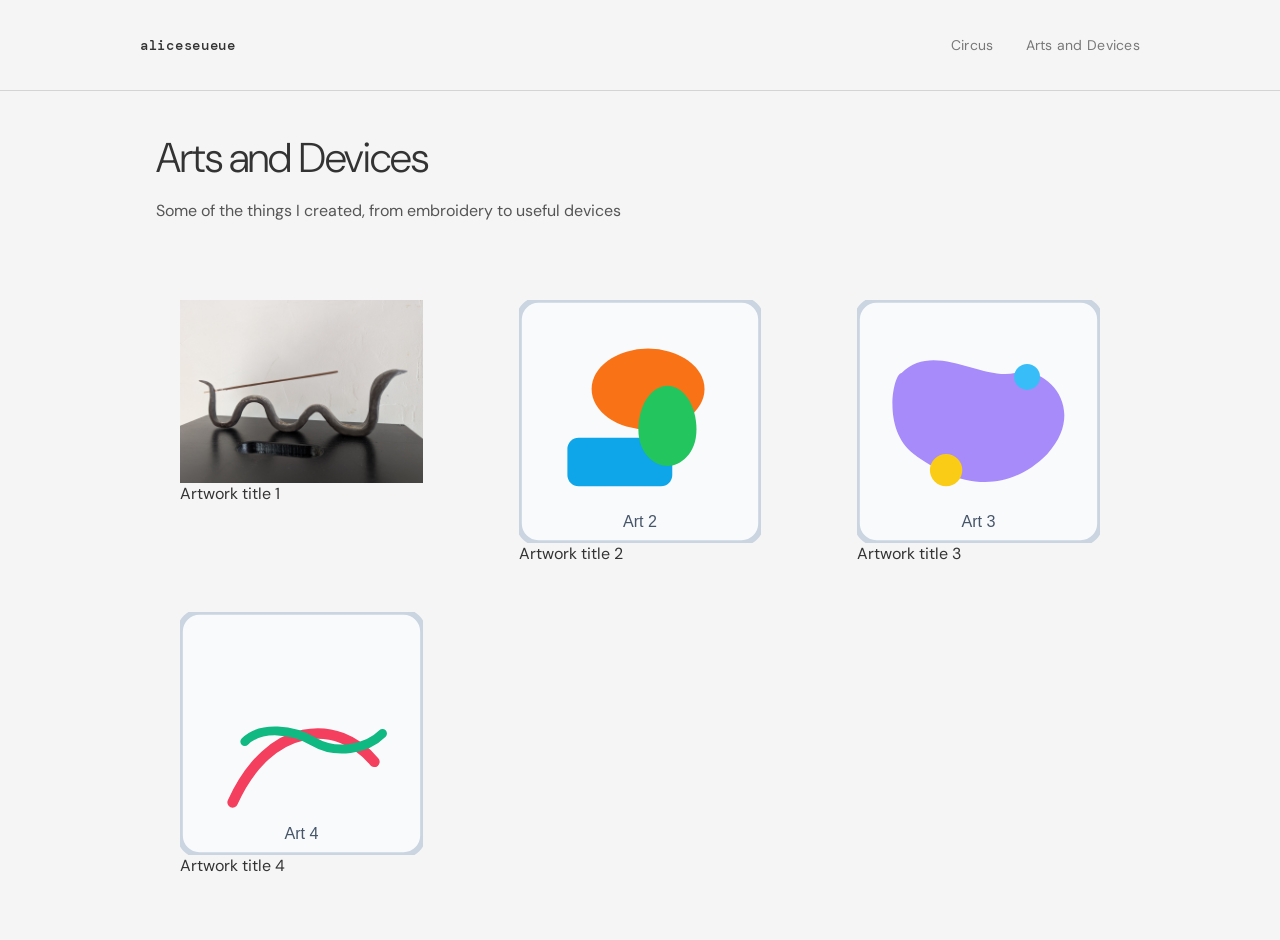
==== commit c203a545: "stuff" ====
--- a/artworks.html
+++ b/artworks.html
@@ -12,7 +12,6 @@
     <div class="container header-inner">
       <a class="brand" href="index.html">aliceseueue</a>
       <nav>
-        <a href="cv.html">CV</a>
         <a href="circus.html">Circus</a>
         <a href="artworks.html">Arts and Devices</a>
       </nav>
@@ -27,7 +26,7 @@
 
     <section class="gallery-grid">
     <figure>
-        <img src="assets/art1.svg" alt="Artwork 1" />
+        <img src="assets/Art/vinc.jpg" alt="An incense holder" />
         <figcaption>Artwork title 1</figcaption>
     </figure>
     <figure>
--- a/styles.css
+++ b/styles.css
@@ -1,17 +1,34 @@
+@import url('https://fonts.googleapis.com/css2?family=DM+Sans:ital,wght@0,300;0,400;0,500;1,300&family=DM+Mono:wght@400;500&display=swap');
+
 :root {
-  font-family: system-ui, sans-serif;
-  color: #111;
-  background: #fff;
+  --bg:        #f5f5f5;
+  --bg-2:      #e8e8e8;
+  --bg-3:      #d4d4d4;
+  --mid:       #b0b0b0;
+  --muted:     #787878;
+  --ink:       #333333;
+  --ink-light: #555555;
+  font-family: 'DM Sans', sans-serif;
+  color: var(--ink);
+  background: var(--bg);
 }
 
 * {
   box-sizing: border-box;
+}
+
+main {
+  width: 100%;
+  max-width: 100%;
+  padding: 0;
+  overflow-x: hidden;
 }
 
 body {
   margin: 0;
   min-height: 100vh;
-  background: #fff;
+  background: var(--bg);
+  overflow-x: hidden;
 }
 
 img, iframe {
@@ -20,21 +37,25 @@
 }
 
 a {
-  color: #111;
+  color: var(--ink);
   text-decoration: none;
 }
 
 a:hover {
-  text-decoration: underline;
+  color: var(--muted);
 }
 
 h1 {
   margin: 0.5rem 0;
   font-size: clamp(2rem, 4vw, 2.6rem);
+  font-weight: 300;
+  letter-spacing: -0.02em;
 }
 
 p {
   margin: 0.75rem 0;
+  line-height: 1.7;
+  color: var(--ink-light);
 }
 
 .container {
@@ -44,7 +65,12 @@
 }
 
 .site-header {
-  padding: 1rem 0;
+  padding: 1.25rem 0;
+  background: var(--bg);
+  border-bottom: 1px solid var(--bg-3);
+  position: sticky;
+  top: 0;
+  z-index: 10;
 }
 
 .header-inner {
@@ -54,42 +80,107 @@
   gap: 1rem;
 }
 
+.brand {
+  font-family: 'DM Mono', monospace;
+  font-size: 0.9rem;
+  font-weight: 500;
+  letter-spacing: 0.05em;
+  color: var(--ink);
+}
+
 nav {
   display: flex;
-  gap: 1rem;
+  gap: 2rem;
   flex-wrap: wrap;
 }
 
-/* Hero */
+nav a {
+  font-size: 0.875rem;
+  font-weight: 400;
+  color: var(--muted);
+  letter-spacing: 0.02em;
+  transition: color 0.2s;
+}
+
+nav a:hover {
+  color: var(--ink);
+  text-decoration: none;
+}
+
+.section-title {
+  font-size: 1.4rem;
+  font-weight: 300;
+  color: var(--ink);
+  margin: 2.5rem 0 1rem;
+  letter-spacing: -0.01em;
+}
+
 .hero {
+  position: relative;
+  min-height: 100vh;
+  width: 100vw;
+  margin-left: calc(-50vw + 50%);
   display: flex;
   flex-direction: column;
   align-items: center;
+  justify-content: center;
   text-align: center;
-  padding: 3rem 0;
-  gap: 1.5rem;
+  padding: 4rem 1rem;
+  gap: 2rem;
+  overflow: hidden;
+}
+
+.hero::before {
+  content: '';
+  position: absolute;
+  inset: 0;
+  background-image: url('assets/back.jpg');
+  background-size: cover;
+  background-position: center;
+  filter: grayscale(60%) brightness(0.9);
+  z-index: 0;
+}
+
+.hero::after {
+  content: '';
+  position: absolute;
+  inset: 0;
+  background: rgba(245, 245, 245, 0.55);
+  z-index: 1;
+}
+
+.hero-photo,
+.hero-copy {
+  position: relative;
+  z-index: 2;
 }
 
 .hero-photo {
-  width: 150px;
-  height: 150px;
+  width: 130px;
+  height: 130px;
   border-radius: 50%;
   object-fit: cover;
-  border: 2px solid #111;
+  border: 2px solid var(--bg-3);
   filter: grayscale(20%);
+  box-shadow: 0 4px 24px rgba(0,0,0,0.10);
 }
 
 .hero-copy {
-  max-width: 480px;
+  max-width: 520px;
+}
+
+.hero-copy p {
+  font-size: 1.05rem;
+  color: var(--ink);
 }
 
 .eyebrow {
-  font-family: monospace;
-  font-size: 0.85rem;
-  letter-spacing: 0.15em;
+  font-family: 'DM Mono', monospace;
+  font-size: 0.78rem;
+  letter-spacing: 0.18em;
   text-transform: uppercase;
-  color: #888;
-  margin-bottom: 0.25rem;
+  color: var(--muted);
+  margin-bottom: 0.5rem;
 }
 
 /* Videos */
@@ -100,11 +191,20 @@
   margin: 2rem 0;
 }
 
+.video-card h2 {
+  font-size: 1rem;
+  font-weight: 400;
+  color: var(--ink-light);
+  margin: 0 0 0.5rem;
+}
+
 .video-frame {
   position: relative;
   width: 100%;
   padding-top: 56.25%;
-  background: #000;
+  background: var(--bg-2);
+  border-radius: 6px;
+  overflow: hidden;
 }
 
 .video-frame iframe {
@@ -129,24 +229,27 @@
 .album-card {
   cursor: pointer;
   text-decoration: none;
-  color: #111;
+  color: var(--ink);
 }
 
 .album-card img {
   width: 100%;
   aspect-ratio: 1;
   object-fit: cover;
-  transition: opacity 0.2s;
+  border-radius: 4px;
+  filter: grayscale(15%);
+  transition: opacity 0.2s, filter 0.2s;
 }
 
 .album-card img:hover {
-  opacity: 0.8;
+  opacity: 0.85;
+  filter: grayscale(0%);
 }
 
 .album-card p {
   margin: 0.5rem 0 0;
-  font-size: 0.9rem;
-  color: #444;
+  font-size: 0.875rem;
+  color: var(--muted);
 }
 
 /* Album page thumbnail grid */
@@ -162,12 +265,14 @@
   aspect-ratio: 1;
   object-fit: cover;
   cursor: zoom-in;
-  opacity: 0.9;
-  transition: opacity 0.2s;
+  border-radius: 3px;
+  filter: grayscale(10%);
+  transition: opacity 0.2s, filter 0.2s;
 }
 
 .thumb-grid img:hover {
   opacity: 1;
+  filter: grayscale(0%);
 }
 
 /* Lightbox */
@@ -178,7 +283,7 @@
   left: 0;
   width: 100%;
   height: 100%;
-  background: rgba(0, 0, 0, 0.92);
+  background: rgba(20, 20, 20, 0.94);
   z-index: 1000;
   align-items: center;
   justify-content: center;
@@ -192,6 +297,7 @@
   max-width: 80vw;
   max-height: 85vh;
   object-fit: contain;
+  border-radius: 4px;
 }
 
 .lightbox-close {
@@ -200,7 +306,7 @@
   right: 1.5rem;
   background: none;
   border: none;
-  color: #fff;
+  color: var(--bg);
   font-size: 1.5rem;
   cursor: pointer;
 }
@@ -209,7 +315,7 @@
 .lightbox-next {
   background: none;
   border: none;
-  color: #fff;
+  color: var(--bg);
   font-size: 2rem;
   cursor: pointer;
   padding: 1rem;
@@ -219,7 +325,7 @@
 .lightbox-prev:hover,
 .lightbox-next:hover,
 .lightbox-close:hover {
-  opacity: 0.7;
+  opacity: 0.6;
 }
 
 /* Arts grid */
@@ -237,7 +343,9 @@
 }
 
 .detail-card {
-  border: 1px solid #ccc;
+  border: 1px solid var(--bg-3);
+  border-radius: 6px;
+  background: var(--bg-2);
 }
 
 /* Mobile */
@@ -247,13 +355,40 @@
     align-items: flex-start;
   }
 
-  .video-grid,
-  .gallery-grid,
+  .video-grid {
+    grid-template-columns: 1fr;
+  }
+
+  .video-card h2 {
+    font-size: 1rem;
+    margin: 0 0 0.5rem;
+  }
+
   .album-grid {
+    grid-template-columns: 1fr;
+  }
+
+  .gallery-grid {
     grid-template-columns: repeat(2, 1fr);
   }
 
   .thumb-grid {
     grid-template-columns: repeat(2, 1fr);
   }
+
+  .page-hero {
+    padding: 0.5rem 0;
+  }
+
+  .page-hero h1 {
+    font-size: 1.6rem;
+  }
+
+  nav {
+    gap: 1rem;
+  }
+
+  nav a {
+    font-size: 0.8rem;
+  }
 }
